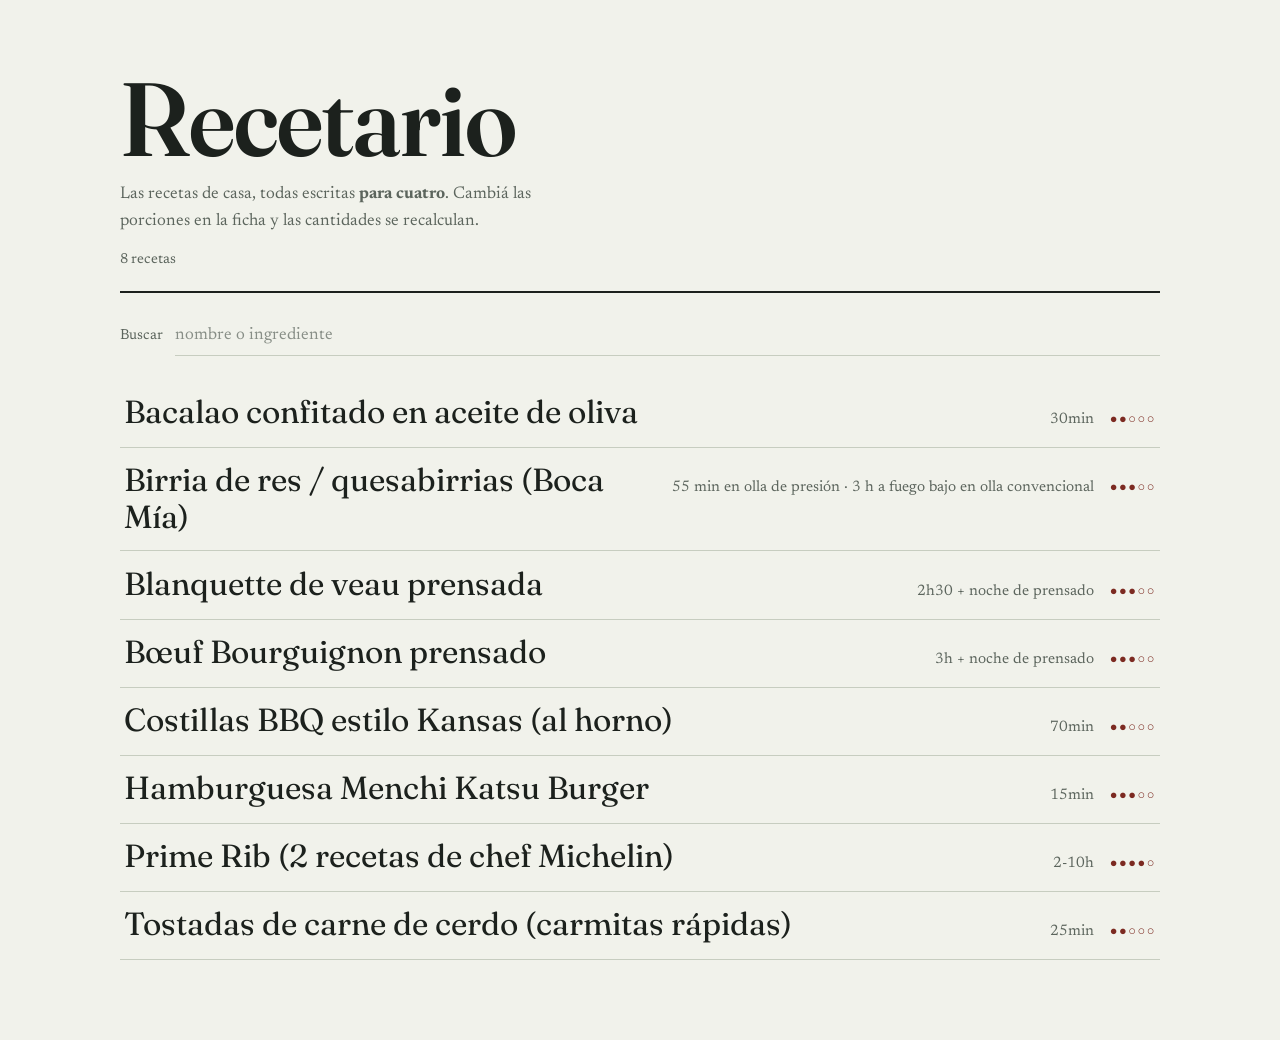
==== index.html @ 24cfd8e2 "recetario 2026-09-24 06:47" ====
<!doctype html>
<html lang="es">
<head>
<meta charset="utf-8">
<meta name="viewport" content="width=device-width,initial-scale=1">
<title>Recetario</title>
<link rel="preconnect" href="https://fonts.googleapis.com"><link rel="preconnect" href="https://fonts.gstatic.com" crossorigin><link href="https://fonts.googleapis.com/css2?family=Fraunces:opsz,wght@9..144,300..800&family=Newsreader:ital,opsz,wght@0,6..72,300..700;1,6..72,300..500&display=swap" rel="stylesheet">
<link rel="stylesheet" href="assets/recetario.css">
</head>
<body class="indice">
<div class="hoja">
  <header class="portada">
    <h1>Recetario</h1>
    <p class="entrada">Las recetas de casa, todas escritas <strong>para cuatro</strong>. Cambiá las porciones en la ficha y las cantidades se recalculan.</p>
    <p class="cuenta">8 recetas</p>
  </header>
  <label class="buscador">
    <span>Buscar</span>
    <input id="buscar" type="search" placeholder="nombre o ingrediente" autocomplete="off">
  </label>
  <ol class="indice">
      <li class="fila" data-busca="bacalao confitado en aceite de oliva lomo de bacalao aceite de oliva cebolla tomate vinagre">
        <a href="r/bacalao-confitado-en-aceite-de-oliva/">
          <span class="nombre">Bacalao confitado en aceite de oliva</span>
          <span class="margen"><span class="tiempo">30min</span><span class="puntos" aria-label="dificultad facil">●●○○○</span></span>
        </a>
      </li>
      <li class="fila" data-busca="birria de res / quesabirrias (boca mía) posta de res chile guajillo chile ancho chile pasilla tomate cebolla blanca ajo cabeza de ajo orégano tomillo mejorana comino clavo de olor pimienta negra pimienta gorda canela hoja de laurel vinagre blanco agua agua tortilla de maíz queso para derretir salsa verde picante">
        <a href="r/birria-de-res-quesabirrias-boca-mia/">
          <span class="nombre">Birria de res / quesabirrias (Boca Mía)</span>
          <span class="margen"><span class="tiempo">55 min en olla de presión · 3 h a fuego bajo en olla convencional</span><span class="puntos" aria-label="dificultad media">●●●○○</span></span>
        </a>
      </li>
      <li class="fila" data-busca="blanquette de veau prensada tendron de veau épaule de veau zanahoria cebolla apio ajo bouquet garni champiñón de parís atado de perejil ajo manteca y aceite de oliva manteca y harina crema sal y pimienta">
        <a href="r/blanquette-de-veau-prensada/">
          <span class="nombre">Blanquette de veau prensada</span>
          <span class="margen"><span class="tiempo">2h30 + noche de prensado</span><span class="puntos" aria-label="dificultad media">●●●○○</span></span>
        </a>
      </li>
      <li class="fila" data-busca="bœuf bourguignon prensado paleron de bœuf joue de bœuf lardons de panceta ahumada zanahoria cebolla apio ajo vino tinto jugo de bœuf reducido salsa de soja tomillo y laurel maïzena manteca sal y pimienta">
        <a href="r/buf-bourguignon-prensado/">
          <span class="nombre">Bœuf Bourguignon prensado</span>
          <span class="margen"><span class="tiempo">3h + noche de prensado</span><span class="puntos" aria-label="dificultad media">●●●○○</span></span>
        </a>
      </li>
      <li class="fila" data-busca="costillas bbq estilo kansas (al horno) costilla de cerdo mostaza pimentón curry azúcar sal y pimienta salsa barbecue papa">
        <a href="r/costillas-bbq-estilo-kansas-al-horno/">
          <span class="nombre">Costillas BBQ estilo Kansas (al horno)</span>
          <span class="margen"><span class="tiempo">70min</span><span class="puntos" aria-label="dificultad facil">●●○○○</span></span>
        </a>
      </li>
      <li class="fila" data-busca="hamburguesa menchi katsu burger carne picada de res huevo harina panko o pan rallado aceite vegetal pan de hamburguesa salsa tonkatsu o barbacoa repollo o lechuga">
        <a href="r/hamburguesa-menchi-katsu-burger/">
          <span class="nombre">Hamburguesa Menchi Katsu Burger</span>
          <span class="margen"><span class="tiempo">15min</span><span class="puntos" aria-label="dificultad media">●●●○○</span></span>
        </a>
      </li>
      <li class="fila" data-busca="prime rib (2 recetas de chef michelin) para la carne: de res (prime rib con hueso, de unos 4 a 6 kg, preferentemente madurado en seco durante 7 días). para el marinado especial: dientes de ajo asados/confitados en aceite. aceite de semilla de uva (grapeseed oil). tomillo fresco picado. salsa worcestershire (salsa inglesa). salsa a1 para bistec (a1 steak sauce). un toque de mostaza. un toque de miel. mayonesa (de buena consistencia/pesada). sal kosher (generosa cantidad). pimienta negra recién molida. para la salsa (au jus) y servir: recortes de carne y huesos del propio costillar. vegetales para asar (cebolla, zanahoria). ajo en polvo y cebolla en polvo. rábano picante fresco (horseradish). sal de mar en escamas. limpiar el costillar retirando suavemente la capa grasa exterior más dura, cuidando de no quitar toda la grasa, ya que es la que le da el sabor. guardar todos los recortes de carne y los huesos para la salsa. colocar la carne sobre una rejilla dentro del refrigerador sin cubrir durante al menos 7 días para madurar en seco. confitar el ajo lentamente en aceite de semilla de uva a 175 °c (350 °f) por 25–30 minutos. en un procesador o tazón, mezclar el ajo asado con su aceite, tomillo fresco, salsa worcestershire, salsa a1, mostaza, miel, sal kosher, pimienta negra y una porción generosa de mayonesa hasta integrar bien. cubrir y frotar meticulosamente todo el costillar con la pasta de mayonesa con las manos, asegurándose de penetrar en todas las cavidades y zonas de los huesos. refrigerar la carne descubierta durante 24 a 36 horas. precalentar el horno e introducir el costillar. hornear durante aproximadamente 1 hora y 50 minutos hasta alcanzarse una temperatura interna de 49 °c a 52 °c (120 °f – 125 °f) para un término medio-rojo (medium rare). retirar del horno y dejar reposar la carne de 10 a 12 minutos sobre una tabla antes de cortar, para que los jugos se redistribuyan. asar los recortes de carne y huesos con vegetales en el horno. cocinar a fuego lento con agua, ajo en polvo, cebolla en polvo y un chorro de salsa worcestershire hasta reducir y concentrar los sabores. cortar el costillar en rebanadas gruesas, bañar con la salsa au jus caliente y acompañar con rábano picante fresco recién rallado. para la carne: de res (prime rib). para el curado húmedo (wet rub - día 1): ajo negro. koji (arroz fermentado con hongo aspergillus oryzae). mostaza. un poco de agua (para procesar). para el frotado seco de especias (dry rub - día 2): shio kombu (alga kombu salada). pimienta de sichuan. azúcar moreno. pimienta negra en grano. pimienta rosa en grano. pimienta verde de sichuan. pimienta blanca en grano. para el consomé clarificado (au jus): huesos asados y recortes del costillar. caldo concentrado de res. cebollas blancas, cebolla morada, ajo y tomillo fresco. carne de res molida, zanahorias y cebollas picadas en mirepoix. claras de huevo (para la clarificación). retirar la estructura ósea principal del costillar para maximizar la superficie de contacto con los curados. triturar el ajo negro, el koji, la mostaza y un chorro de agua hasta formar una pasta oscura rica en umami. embarrar toda la pieza de carne con esta mezcla. refrigerar y dejar curar entre 2 y 3 días. moler en licuadora/procesador el shio kombu, la pimienta de sichuan, el azúcar moreno y el mix de pimientas (negra, rosa, verde y blanca). aplicar este polvo sazonador por toda la superficie de la carne. colocar en una cámara de maduración en seco o refrigerador durante 24 horas adicionales. hornear el costillar a muy baja temperatura durante 10 horas. sacar del horno y pasar la pieza por una plancha/sartén extremadamente caliente con un poco de aceite durante 2 minutos por lado para lograr una costra dorada y crujiente. hervir los huesos asados con recortes, cebollas, ajo y tomillo para extraer todo el sabor. dejar enfriar el caldo. aparte, mezclar la carne molida con zanahoria, cebolla y claras de huevo. agregar esta mezcla al caldo frío y calentar lentamente; las claras y la carne formarán una &quot;balsa&quot; en la superficie que atrapará todas las impurezas. filtrar el líquido suavemente para obtener un consomé transparente, brillante y lleno de sabor (au jus jello). cortar la carne en lonjas perfectas y servir junto al consomé clarificado caliente.">
        <a href="r/prime-rib-2-recetas-de-chef-michelin/">
          <span class="nombre">Prime Rib (2 recetas de chef Michelin)</span>
          <span class="margen"><span class="tiempo">2-10h</span><span class="puntos" aria-label="dificultad dificil">●●●●○</span></span>
        </a>
      </li>
      <li class="fila" data-busca="tostadas de carne de cerdo (carmitas rápidas) carne de cerdo naranja agria especias para la carne manteca de cerdo hoja de laurel salsa barbecue tomate cebolla cilantro limón mayonesa ajo limón cilantro, cebolla, pimienta y sal tostada aguacate">
        <a href="r/tostadas-de-carne-de-cerdo-carmitas-rapidas/">
          <span class="nombre">Tostadas de carne de cerdo (carmitas rápidas)</span>
          <span class="margen"><span class="tiempo">25min</span><span class="puntos" aria-label="dificultad facil">●●○○○</span></span>
        </a>
      </li>
  </ol>
  <p class="vacio" hidden id="sin-resultados">Ninguna receta coincide con esa búsqueda.</p>
</div>
<script src="assets/recetario.js"></script>
</body>
</html>
---- assets/recetario.css ----
/* recetario.css — Recetario editorial.
   Dirección: libro de cocina de trabajo. El único gesto llamativo es el
   contador de porciones; todo lo demás es papel, reglas finas y números
   alineados como un libro de caja.
   Paleta: papel con cast verde (no crema cálida) + oxblood de chile seco.
   Tipos: Fraunces (display, con WONK) + Newsreader (texto). */

:root {
  --papel:      #F1F2EB;
  --papel-hondo:#E7E9DF;
  --tinta:      #1C211D;
  --tinta-2:    #5C655D;
  --chile:      #7C2A21;
  --linea:      #C7CDC0;
  --ancho:      68rem;
}

* { box-sizing: border-box; }

html { -webkit-text-size-adjust: 100%; }

body {
  margin: 0;
  background: var(--papel);
  color: var(--tinta);
  font-family: "Newsreader", Georgia, "Times New Roman", serif;
  font-size: 1.0625rem;
  line-height: 1.6;
  font-variant-numeric: tabular-nums;
}

.hoja {
  max-width: var(--ancho);
  margin: 0 auto;
  padding: 2.5rem 1.5rem 5rem;
}

a { color: inherit; }

:focus-visible {
  outline: 2px solid var(--chile);
  outline-offset: 3px;
}

h1, h2, h3 {
  font-family: "Fraunces", Georgia, serif;
  font-variation-settings: "SOFT" 20, "WONK" 1;
  font-weight: 500;
  line-height: 1.05;
  letter-spacing: -0.01em;
  margin: 0;
}

/* ---------- índice ---------- */

.portada { border-bottom: 2px solid var(--tinta); padding-bottom: 1.25rem; }

.portada h1 {
  font-size: clamp(3rem, 11vw, 6.5rem);
  font-weight: 600;
  margin-bottom: 0.5rem;
}

.entrada { max-width: 44ch; margin: 0 0 0.75rem; color: var(--tinta-2); }

.cuenta { margin: 0; font-size: 0.9rem; color: var(--tinta-2); }

.buscador { display: flex; align-items: baseline; gap: 0.75rem; margin: 1.5rem 0 0.25rem; }
.buscador span { font-size: 0.9rem; color: var(--tinta-2); }
.buscador input {
  flex: 1;
  font: inherit;
  color: var(--tinta);
  background: transparent;
  border: 0;
  border-bottom: 1px solid var(--linea);
  padding: 0.35rem 0;
}
.buscador input::placeholder { color: var(--tinta-2); opacity: 0.7; }

.indice { list-style: none; margin: 1.5rem 0 0; padding: 0; }

.indice .fila { border-bottom: 1px solid var(--linea); }

.indice a {
  display: flex;
  align-items: baseline;
  justify-content: space-between;
  gap: 1.5rem;
  padding: 0.9rem 0.25rem;
  text-decoration: none;
}
.indice a:hover .nombre { color: var(--chile); }

.indice .nombre {
  font-family: "Fraunces", Georgia, serif;
  font-size: clamp(1.4rem, 4vw, 2rem);
  line-height: 1.15;
}
.indice .margen { display: flex; align-items: baseline; gap: 1rem; white-space: nowrap; }
.indice .tiempo { color: var(--tinta-2); font-size: 0.95rem; }
.indice .puntos { color: var(--chile); letter-spacing: 0.12em; font-size: 0.8rem; }

.vacio { margin-top: 2rem; color: var(--tinta-2); font-style: italic; }

/* ---------- ficha ---------- */

.volver { margin-bottom: 1.75rem; font-size: 0.95rem; }
.volver a { text-decoration: none; color: var(--tinta-2); border-bottom: 1px solid var(--linea); }
.volver a:hover { color: var(--chile); }

.cabeza h1 {
  font-size: clamp(2.4rem, 8vw, 5rem);
  font-weight: 600;
  max-width: 18ch;
}

.meta { display: flex; align-items: baseline; gap: 1rem; margin: 0.75rem 0 0; color: var(--tinta-2); }
.meta .puntos { color: var(--chile); letter-spacing: 0.12em; font-size: 0.85rem; }

/* el gesto: el contador de porciones */
.porciones {
  display: flex;
  align-items: center;
  gap: 0.6rem;
  margin: 1.5rem 0 2.5rem;
  padding: 0.6rem 0.9rem;
  background: var(--papel-hondo);
  border-left: 3px solid var(--chile);
  width: fit-content;
}
.porciones .rotulo { font-size: 0.95rem; color: var(--tinta-2); }
.porciones button {
  font: inherit;
  font-size: 1.3rem;
  line-height: 1;
  width: 2.1rem;
  height: 2.1rem;
  color: var(--tinta);
  background: transparent;
  border: 1px solid var(--linea);
  border-radius: 50%;
  cursor: pointer;
}
.porciones button:hover:not(:disabled) { border-color: var(--chile); color: var(--chile); }
.porciones button:disabled { opacity: 0.35; cursor: not-allowed; }

#n {
  font-family: "Fraunces", Georgia, serif;
  font-variation-settings: "SOFT" 30, "WONK" 1;
  font-size: 2.5rem;
  font-weight: 600;
  min-width: 2ch;
  text-align: center;
  color: var(--chile);
}

.cuerpo { display: grid; grid-template-columns: 22rem 1fr; gap: 3.5rem; align-items: start; }

.rail h2, .receta h2 {
  font-size: 1.05rem;
  font-weight: 500;
  font-variation-settings: normal;
  letter-spacing: 0.01em;
  padding-bottom: 0.4rem;
  border-bottom: 1px solid var(--tinta);
  margin-bottom: 1rem;
}

.rail { position: sticky; top: 1.5rem; }

.grupo { margin-bottom: 1.5rem; }
.grupo h3 {
  font-size: 0.95rem;
  font-weight: 500;
  color: var(--tinta-2);
  font-variation-settings: normal;
  margin-bottom: 0.4rem;
}

.lista-ing { list-style: none; margin: 0; padding: 0; }
.lista-ing li {
  display: grid;
  grid-template-columns: 4.5rem 2.2rem 1fr;
  gap: 0.5rem;
  padding: 0.3rem 0;
  border-bottom: 1px dotted var(--linea);
  align-items: baseline;
}
.lista-ing .cant {
  text-align: right;
  font-weight: 600;
  transition: opacity 140ms ease;
}
.lista-ing .cant.cambia { opacity: 0.25; }
.lista-ing .unid { color: var(--tinta-2); font-size: 0.9rem; }
.lista-ing .item { line-height: 1.35; }
.lista-ing .nota {
  grid-column: 3;
  font-size: 0.85rem;
  color: var(--tinta-2);
  font-style: italic;
}

.aviso, .rinde {
  font-size: 0.9rem;
  color: var(--tinta-2);
  border-left: 2px solid var(--linea);
  padding-left: 0.7rem;
  margin: 0 0 1rem;
}

.foto { margin: 0 0 1.75rem; }
.foto img { width: 100%; height: auto; display: block; }

.pasos { list-style: none; counter-reset: paso; margin: 0; padding: 0; }
.pasos li {
  counter-increment: paso;
  position: relative;
  padding-left: 3.5rem;
  margin-bottom: 1.1rem;
  max-width: 62ch;
}
.pasos li::before {
  content: counter(paso, decimal-leading-zero);
  position: absolute;
  left: 0;
  top: 0.1em;
  font-family: "Fraunces", Georgia, serif;
  font-variation-settings: "SOFT" 0, "WONK" 1;
  font-size: 1.5rem;
  font-weight: 500;
  color: var(--chile);
  opacity: 0.85;
}

.pie { margin-top: 3.5rem; padding-top: 1.25rem; border-top: 1px solid var(--linea); color: var(--tinta-2); font-size: 0.9rem; }
.pie a { color: var(--chile); }
.pie .vault { margin: 0.5rem 0 0; }
.pie code { font-size: 0.85rem; }

/* ---------- chico ---------- */

@media (max-width: 60rem) {
  .cuerpo { grid-template-columns: 1fr; gap: 2.5rem; }
  .rail { position: static; }
  .hoja { padding: 1.75rem 1.25rem 4rem; }
  .porciones { position: sticky; top: 0; z-index: 2; width: 100%; justify-content: center; }
  .indice a { flex-direction: column; align-items: flex-start; gap: 0.35rem; padding: 1rem 0; }
  .pasos li { padding-left: 2.75rem; }
}

@media (prefers-reduced-motion: reduce) {
  .lista-ing .cant { transition: none; }
}
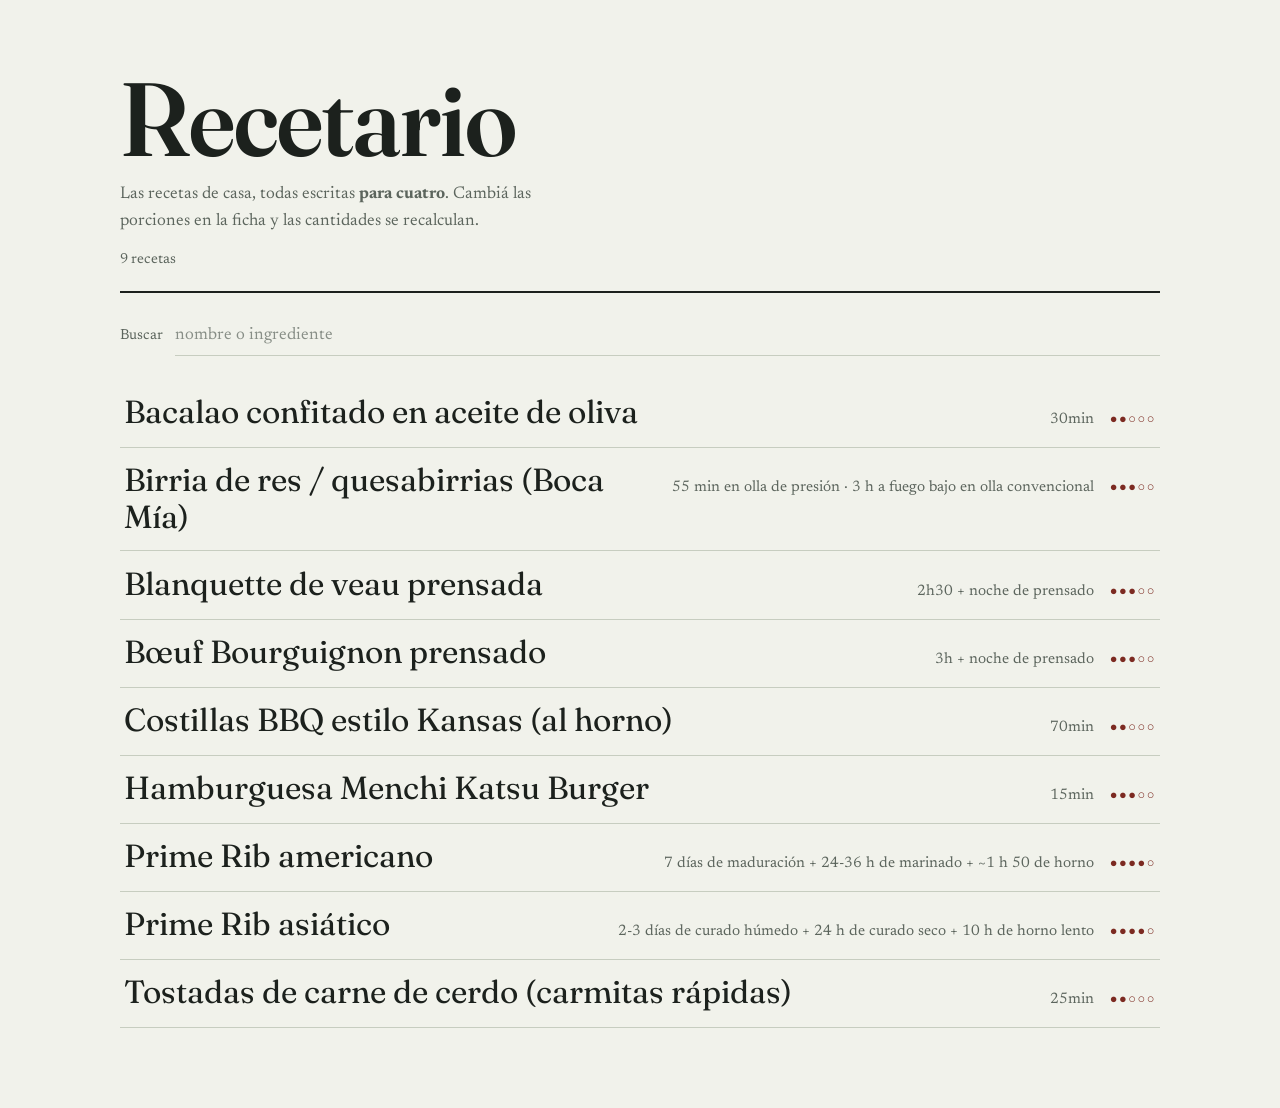
==== commit 1602e489: "recetario 2026-09-24 06:59" ====
--- a/index.html
+++ b/index.html
@@ -12,7 +12,7 @@
   <header class="portada">
     <h1>Recetario</h1>
     <p class="entrada">Las recetas de casa, todas escritas <strong>para cuatro</strong>. Cambiá las porciones en la ficha y las cantidades se recalculan.</p>
-    <p class="cuenta">8 recetas</p>
+    <p class="cuenta">9 recetas</p>
   </header>
   <label class="buscador">
     <span>Buscar</span>
@@ -55,10 +55,16 @@
           <span class="margen"><span class="tiempo">15min</span><span class="puntos" aria-label="dificultad media">●●●○○</span></span>
         </a>
       </li>
-      <li class="fila" data-busca="prime rib (2 recetas de chef michelin) para la carne: de res (prime rib con hueso, de unos 4 a 6 kg, preferentemente madurado en seco durante 7 días). para el marinado especial: dientes de ajo asados/confitados en aceite. aceite de semilla de uva (grapeseed oil). tomillo fresco picado. salsa worcestershire (salsa inglesa). salsa a1 para bistec (a1 steak sauce). un toque de mostaza. un toque de miel. mayonesa (de buena consistencia/pesada). sal kosher (generosa cantidad). pimienta negra recién molida. para la salsa (au jus) y servir: recortes de carne y huesos del propio costillar. vegetales para asar (cebolla, zanahoria). ajo en polvo y cebolla en polvo. rábano picante fresco (horseradish). sal de mar en escamas. limpiar el costillar retirando suavemente la capa grasa exterior más dura, cuidando de no quitar toda la grasa, ya que es la que le da el sabor. guardar todos los recortes de carne y los huesos para la salsa. colocar la carne sobre una rejilla dentro del refrigerador sin cubrir durante al menos 7 días para madurar en seco. confitar el ajo lentamente en aceite de semilla de uva a 175 °c (350 °f) por 25–30 minutos. en un procesador o tazón, mezclar el ajo asado con su aceite, tomillo fresco, salsa worcestershire, salsa a1, mostaza, miel, sal kosher, pimienta negra y una porción generosa de mayonesa hasta integrar bien. cubrir y frotar meticulosamente todo el costillar con la pasta de mayonesa con las manos, asegurándose de penetrar en todas las cavidades y zonas de los huesos. refrigerar la carne descubierta durante 24 a 36 horas. precalentar el horno e introducir el costillar. hornear durante aproximadamente 1 hora y 50 minutos hasta alcanzarse una temperatura interna de 49 °c a 52 °c (120 °f – 125 °f) para un término medio-rojo (medium rare). retirar del horno y dejar reposar la carne de 10 a 12 minutos sobre una tabla antes de cortar, para que los jugos se redistribuyan. asar los recortes de carne y huesos con vegetales en el horno. cocinar a fuego lento con agua, ajo en polvo, cebolla en polvo y un chorro de salsa worcestershire hasta reducir y concentrar los sabores. cortar el costillar en rebanadas gruesas, bañar con la salsa au jus caliente y acompañar con rábano picante fresco recién rallado. para la carne: de res (prime rib). para el curado húmedo (wet rub - día 1): ajo negro. koji (arroz fermentado con hongo aspergillus oryzae). mostaza. un poco de agua (para procesar). para el frotado seco de especias (dry rub - día 2): shio kombu (alga kombu salada). pimienta de sichuan. azúcar moreno. pimienta negra en grano. pimienta rosa en grano. pimienta verde de sichuan. pimienta blanca en grano. para el consomé clarificado (au jus): huesos asados y recortes del costillar. caldo concentrado de res. cebollas blancas, cebolla morada, ajo y tomillo fresco. carne de res molida, zanahorias y cebollas picadas en mirepoix. claras de huevo (para la clarificación). retirar la estructura ósea principal del costillar para maximizar la superficie de contacto con los curados. triturar el ajo negro, el koji, la mostaza y un chorro de agua hasta formar una pasta oscura rica en umami. embarrar toda la pieza de carne con esta mezcla. refrigerar y dejar curar entre 2 y 3 días. moler en licuadora/procesador el shio kombu, la pimienta de sichuan, el azúcar moreno y el mix de pimientas (negra, rosa, verde y blanca). aplicar este polvo sazonador por toda la superficie de la carne. colocar en una cámara de maduración en seco o refrigerador durante 24 horas adicionales. hornear el costillar a muy baja temperatura durante 10 horas. sacar del horno y pasar la pieza por una plancha/sartén extremadamente caliente con un poco de aceite durante 2 minutos por lado para lograr una costra dorada y crujiente. hervir los huesos asados con recortes, cebollas, ajo y tomillo para extraer todo el sabor. dejar enfriar el caldo. aparte, mezclar la carne molida con zanahoria, cebolla y claras de huevo. agregar esta mezcla al caldo frío y calentar lentamente; las claras y la carne formarán una &quot;balsa&quot; en la superficie que atrapará todas las impurezas. filtrar el líquido suavemente para obtener un consomé transparente, brillante y lleno de sabor (au jus jello). cortar la carne en lonjas perfectas y servir junto al consomé clarificado caliente.">
-        <a href="r/prime-rib-2-recetas-de-chef-michelin/">
-          <span class="nombre">Prime Rib (2 recetas de chef Michelin)</span>
-          <span class="margen"><span class="tiempo">2-10h</span><span class="puntos" aria-label="dificultad dificil">●●●●○</span></span>
+      <li class="fila" data-busca="prime rib americano costillar de res con hueso ajo aceite de semilla de uva tomillo fresco salsa worcestershire salsa a1 para bistec mostaza miel mayonesa sal kosher pimienta negra recortes y huesos del costillar cebolla y zanahoria ajo en polvo y cebolla en polvo rábano picante fresco sal de mar en escamas">
+        <a href="r/prime-rib-americano/">
+          <span class="nombre">Prime Rib americano</span>
+          <span class="margen"><span class="tiempo">7 días de maduración + 24-36 h de marinado + ~1 h 50 de horno</span><span class="puntos" aria-label="dificultad dificil">●●●●○</span></span>
+        </a>
+      </li>
+      <li class="fila" data-busca="prime rib asiático costillar de res ajo negro koji mostaza agua shio kombu pimienta de sichuan azúcar moreno pimienta negra en grano pimienta rosa en grano pimienta verde de sichuan pimienta blanca en grano huesos asados y recortes del costillar caldo concentrado de res cebollas (blanca y morada) carne de res molida zanahoria y cebolla en mirepoix clara de huevo sal y aceite">
+        <a href="r/prime-rib-asiatico/">
+          <span class="nombre">Prime Rib asiático</span>
+          <span class="margen"><span class="tiempo">2-3 días de curado húmedo + 24 h de curado seco + 10 h de horno lento</span><span class="puntos" aria-label="dificultad dificil">●●●●○</span></span>
         </a>
       </li>
       <li class="fila" data-busca="tostadas de carne de cerdo (carmitas rápidas) carne de cerdo naranja agria especias para la carne manteca de cerdo hoja de laurel salsa barbecue tomate cebolla cilantro limón mayonesa ajo limón cilantro, cebolla, pimienta y sal tostada aguacate">
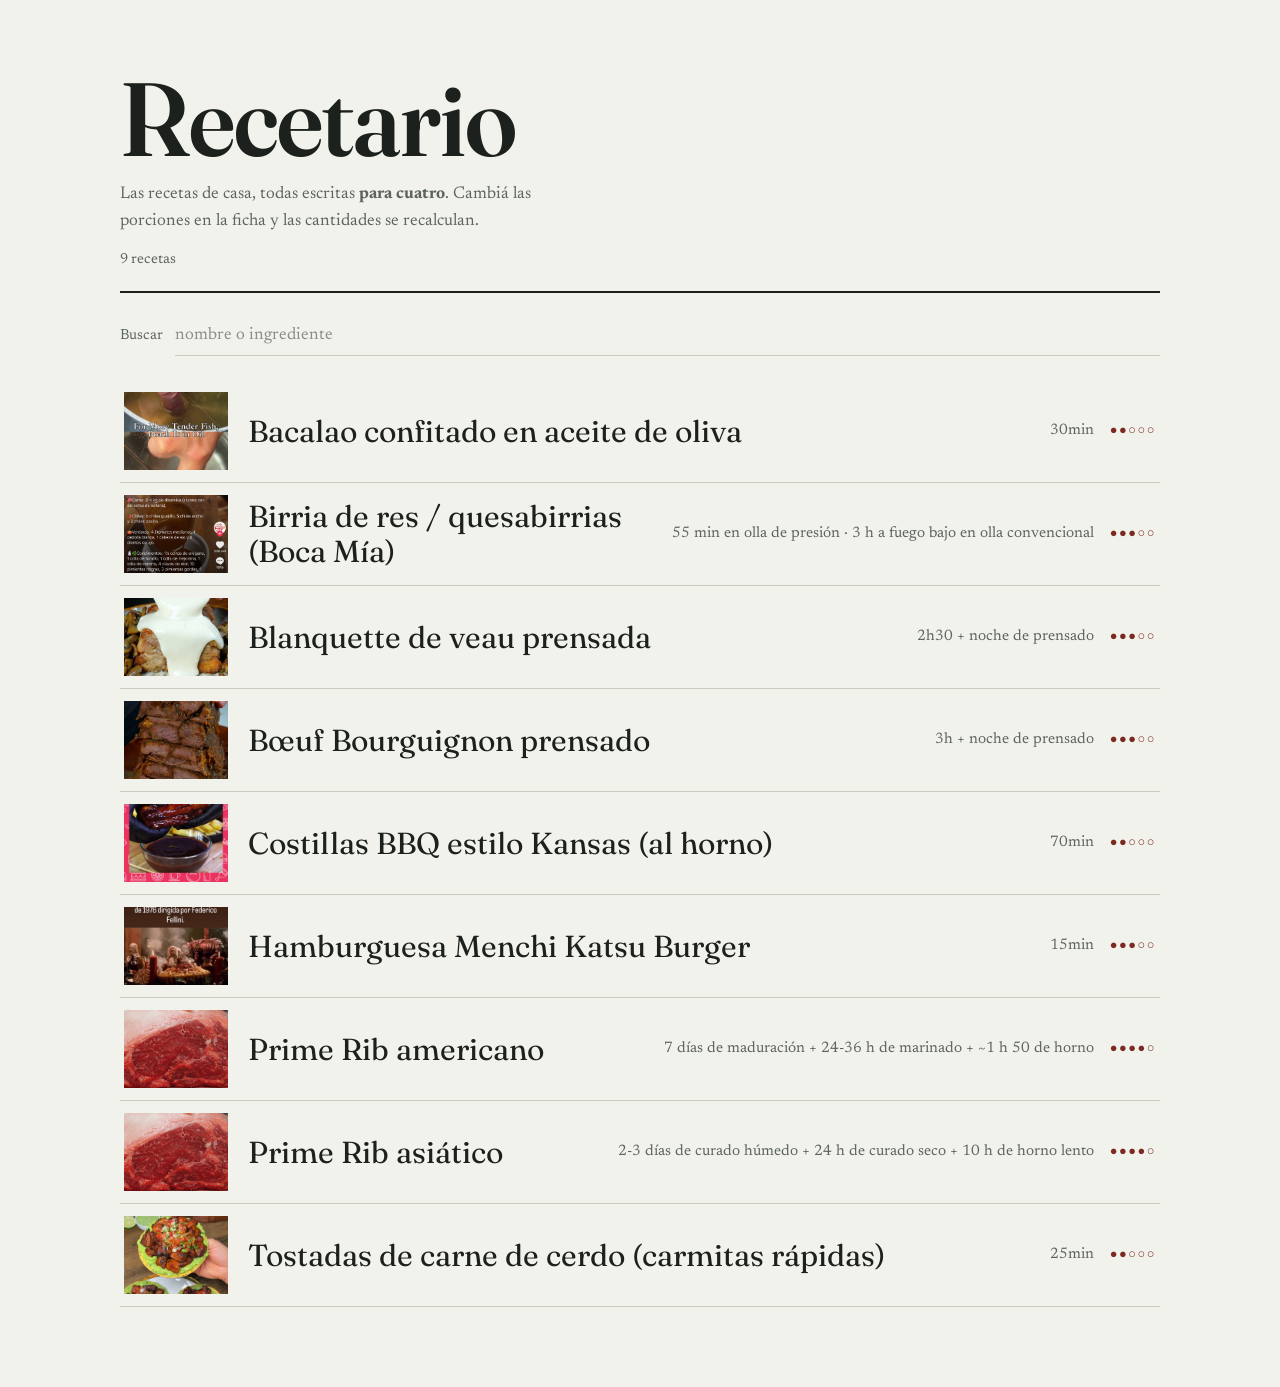
==== commit 89695576: "recetario 2026-09-24 10:46" ====
--- a/index.html
+++ b/index.html
@@ -21,54 +21,63 @@
   <ol class="indice">
       <li class="fila" data-busca="bacalao confitado en aceite de oliva lomo de bacalao aceite de oliva cebolla tomate vinagre">
         <a href="r/bacalao-confitado-en-aceite-de-oliva/">
+          <span class="miniatura"><img src="img/bacalao-confitado-en-aceite-de-oliva.jpg" alt="" loading="lazy" decoding="async"></span>
           <span class="nombre">Bacalao confitado en aceite de oliva</span>
           <span class="margen"><span class="tiempo">30min</span><span class="puntos" aria-label="dificultad facil">●●○○○</span></span>
         </a>
       </li>
       <li class="fila" data-busca="birria de res / quesabirrias (boca mía) posta de res chile guajillo chile ancho chile pasilla tomate cebolla blanca ajo cabeza de ajo orégano tomillo mejorana comino clavo de olor pimienta negra pimienta gorda canela hoja de laurel vinagre blanco agua agua tortilla de maíz queso para derretir salsa verde picante">
         <a href="r/birria-de-res-quesabirrias-boca-mia/">
+          <span class="miniatura"><img src="img/birria-de-res-quesabirrias-boca-mia.jpg" alt="" loading="lazy" decoding="async"></span>
           <span class="nombre">Birria de res / quesabirrias (Boca Mía)</span>
           <span class="margen"><span class="tiempo">55 min en olla de presión · 3 h a fuego bajo en olla convencional</span><span class="puntos" aria-label="dificultad media">●●●○○</span></span>
         </a>
       </li>
       <li class="fila" data-busca="blanquette de veau prensada tendron de veau épaule de veau zanahoria cebolla apio ajo bouquet garni champiñón de parís atado de perejil ajo manteca y aceite de oliva manteca y harina crema sal y pimienta">
         <a href="r/blanquette-de-veau-prensada/">
+          <span class="miniatura"><img src="img/blanquette-de-veau-prensada.jpg" alt="" loading="lazy" decoding="async" style='--encuadre:50% 50%'></span>
           <span class="nombre">Blanquette de veau prensada</span>
           <span class="margen"><span class="tiempo">2h30 + noche de prensado</span><span class="puntos" aria-label="dificultad media">●●●○○</span></span>
         </a>
       </li>
       <li class="fila" data-busca="bœuf bourguignon prensado paleron de bœuf joue de bœuf lardons de panceta ahumada zanahoria cebolla apio ajo vino tinto jugo de bœuf reducido salsa de soja tomillo y laurel maïzena manteca sal y pimienta">
         <a href="r/buf-bourguignon-prensado/">
+          <span class="miniatura"><img src="img/buf-bourguignon-prensado.jpg" alt="" loading="lazy" decoding="async" style='--encuadre:50% 50%'></span>
           <span class="nombre">Bœuf Bourguignon prensado</span>
           <span class="margen"><span class="tiempo">3h + noche de prensado</span><span class="puntos" aria-label="dificultad media">●●●○○</span></span>
         </a>
       </li>
       <li class="fila" data-busca="costillas bbq estilo kansas (al horno) costilla de cerdo mostaza pimentón curry azúcar sal y pimienta salsa barbecue papa">
         <a href="r/costillas-bbq-estilo-kansas-al-horno/">
+          <span class="miniatura"><img src="img/costillas-bbq-estilo-kansas-al-horno.jpg" alt="" loading="lazy" decoding="async" style='--encuadre:50% 100%'></span>
           <span class="nombre">Costillas BBQ estilo Kansas (al horno)</span>
           <span class="margen"><span class="tiempo">70min</span><span class="puntos" aria-label="dificultad facil">●●○○○</span></span>
         </a>
       </li>
       <li class="fila" data-busca="hamburguesa menchi katsu burger carne picada de res huevo harina panko o pan rallado aceite vegetal pan de hamburguesa salsa tonkatsu o barbacoa repollo o lechuga">
         <a href="r/hamburguesa-menchi-katsu-burger/">
+          <span class="miniatura"><img src="img/hamburguesa-menchi-katsu-burger.jpg" alt="" loading="lazy" decoding="async"></span>
           <span class="nombre">Hamburguesa Menchi Katsu Burger</span>
           <span class="margen"><span class="tiempo">15min</span><span class="puntos" aria-label="dificultad media">●●●○○</span></span>
         </a>
       </li>
       <li class="fila" data-busca="prime rib americano costillar de res con hueso ajo aceite de semilla de uva tomillo fresco salsa worcestershire salsa a1 para bistec mostaza miel mayonesa sal kosher pimienta negra recortes y huesos del costillar cebolla y zanahoria ajo en polvo y cebolla en polvo rábano picante fresco sal de mar en escamas">
         <a href="r/prime-rib-americano/">
+          <span class="miniatura"><img src="img/prime-rib-americano.jpg" alt="" loading="lazy" decoding="async"></span>
           <span class="nombre">Prime Rib americano</span>
           <span class="margen"><span class="tiempo">7 días de maduración + 24-36 h de marinado + ~1 h 50 de horno</span><span class="puntos" aria-label="dificultad dificil">●●●●○</span></span>
         </a>
       </li>
       <li class="fila" data-busca="prime rib asiático costillar de res ajo negro koji mostaza agua shio kombu pimienta de sichuan azúcar moreno pimienta negra en grano pimienta rosa en grano pimienta verde de sichuan pimienta blanca en grano huesos asados y recortes del costillar caldo concentrado de res cebollas (blanca y morada) carne de res molida zanahoria y cebolla en mirepoix clara de huevo sal y aceite">
         <a href="r/prime-rib-asiatico/">
+          <span class="miniatura"><img src="img/prime-rib-asiatico.jpg" alt="" loading="lazy" decoding="async"></span>
           <span class="nombre">Prime Rib asiático</span>
           <span class="margen"><span class="tiempo">2-3 días de curado húmedo + 24 h de curado seco + 10 h de horno lento</span><span class="puntos" aria-label="dificultad dificil">●●●●○</span></span>
         </a>
       </li>
       <li class="fila" data-busca="tostadas de carne de cerdo (carmitas rápidas) carne de cerdo naranja agria especias para la carne manteca de cerdo hoja de laurel salsa barbecue tomate cebolla cilantro limón mayonesa ajo limón cilantro, cebolla, pimienta y sal tostada aguacate">
         <a href="r/tostadas-de-carne-de-cerdo-carmitas-rapidas/">
+          <span class="miniatura"><img src="img/tostadas-de-carne-de-cerdo-carmitas-rapidas.jpg" alt="" loading="lazy" decoding="async"></span>
           <span class="nombre">Tostadas de carne de cerdo (carmitas rápidas)</span>
           <span class="margen"><span class="tiempo">25min</span><span class="puntos" aria-label="dificultad facil">●●○○○</span></span>
         </a>
--- a/assets/recetario.css
+++ b/assets/recetario.css
@@ -83,18 +83,41 @@
 .indice .fila { border-bottom: 1px solid var(--linea); }
 
 .indice a {
-  display: flex;
-  align-items: baseline;
-  justify-content: space-between;
-  gap: 1.5rem;
-  padding: 0.9rem 0.25rem;
+  display: grid;
+  grid-template-columns: 6.5rem 1fr auto;
+  align-items: center;
+  gap: 1.25rem;
+  padding: 0.75rem 0.25rem;
   text-decoration: none;
 }
 .indice a:hover .nombre { color: var(--chile); }
 
+/* la foto del plato: es lo que abre el apetito, no un adorno */
+.miniatura {
+  display: block;
+  aspect-ratio: 4 / 3;
+  background: var(--papel-hondo);
+  overflow: hidden;
+}
+.miniatura img {
+  width: 100%;
+  height: 100%;
+  object-fit: cover;
+  object-position: var(--encuadre, 50% 50%);
+  display: block;
+}
+.miniatura .sin-foto {
+  display: grid;
+  place-items: center;
+  height: 100%;
+  font-size: 0.7rem;
+  color: var(--tinta-2);
+  font-style: italic;
+}
+
 .indice .nombre {
   font-family: "Fraunces", Georgia, serif;
-  font-size: clamp(1.4rem, 4vw, 2rem);
+  font-size: clamp(1.3rem, 3.5vw, 1.9rem);
   line-height: 1.15;
 }
 .indice .margen { display: flex; align-items: baseline; gap: 1rem; white-space: nowrap; }
@@ -210,8 +233,38 @@
   margin: 0 0 1rem;
 }
 
+/* la foto de la ficha: 4/5 reserva el alto (no salta el layout al cargar) */
 .foto { margin: 0 0 1.75rem; }
-.foto img { width: 100%; height: auto; display: block; }
+.foto img {
+  width: 100%;
+  aspect-ratio: 4 / 5;
+  object-fit: cover;
+  object-position: var(--encuadre, 50% 50%);
+  display: block;
+  background: var(--papel-hondo);
+}
+
+/* sin foto: tarjeta tipográfica, nunca un hueco gris */
+.foto.tarjeta {
+  aspect-ratio: 4 / 5;
+  display: grid;
+  place-content: center;
+  gap: 0.5rem;
+  text-align: center;
+  padding: 2rem;
+  border: 1px solid var(--linea);
+  background: var(--papel-hondo);
+}
+.foto.tarjeta span {
+  font-family: "Fraunces", Georgia, serif;
+  font-variation-settings: "SOFT" 30, "WONK" 1;
+  font-size: clamp(1.5rem, 4vw, 2.4rem);
+  line-height: 1.1;
+  color: var(--tinta-2);
+}
+.foto.tarjeta small { font-size: 0.85rem; color: var(--tinta-2); font-style: italic; }
+
+.credito-foto { margin: 0.35rem 0 0; font-size: 0.85rem; color: var(--tinta-2); }
 
 .pasos { list-style: none; counter-reset: paso; margin: 0; padding: 0; }
 .pasos li {
@@ -246,8 +299,10 @@
   .rail { position: static; }
   .hoja { padding: 1.75rem 1.25rem 4rem; }
   .porciones { position: sticky; top: 0; z-index: 2; width: 100%; justify-content: center; }
-  .indice a { flex-direction: column; align-items: flex-start; gap: 0.35rem; padding: 1rem 0; }
+  .indice a { grid-template-columns: 5rem 1fr; row-gap: 0.35rem; padding: 1rem 0; }
+  .indice .margen { grid-column: 2; }
   .pasos li { padding-left: 2.75rem; }
+  .foto img, .foto.tarjeta { aspect-ratio: 1 / 1; }
 }
 
 @media (prefers-reduced-motion: reduce) {
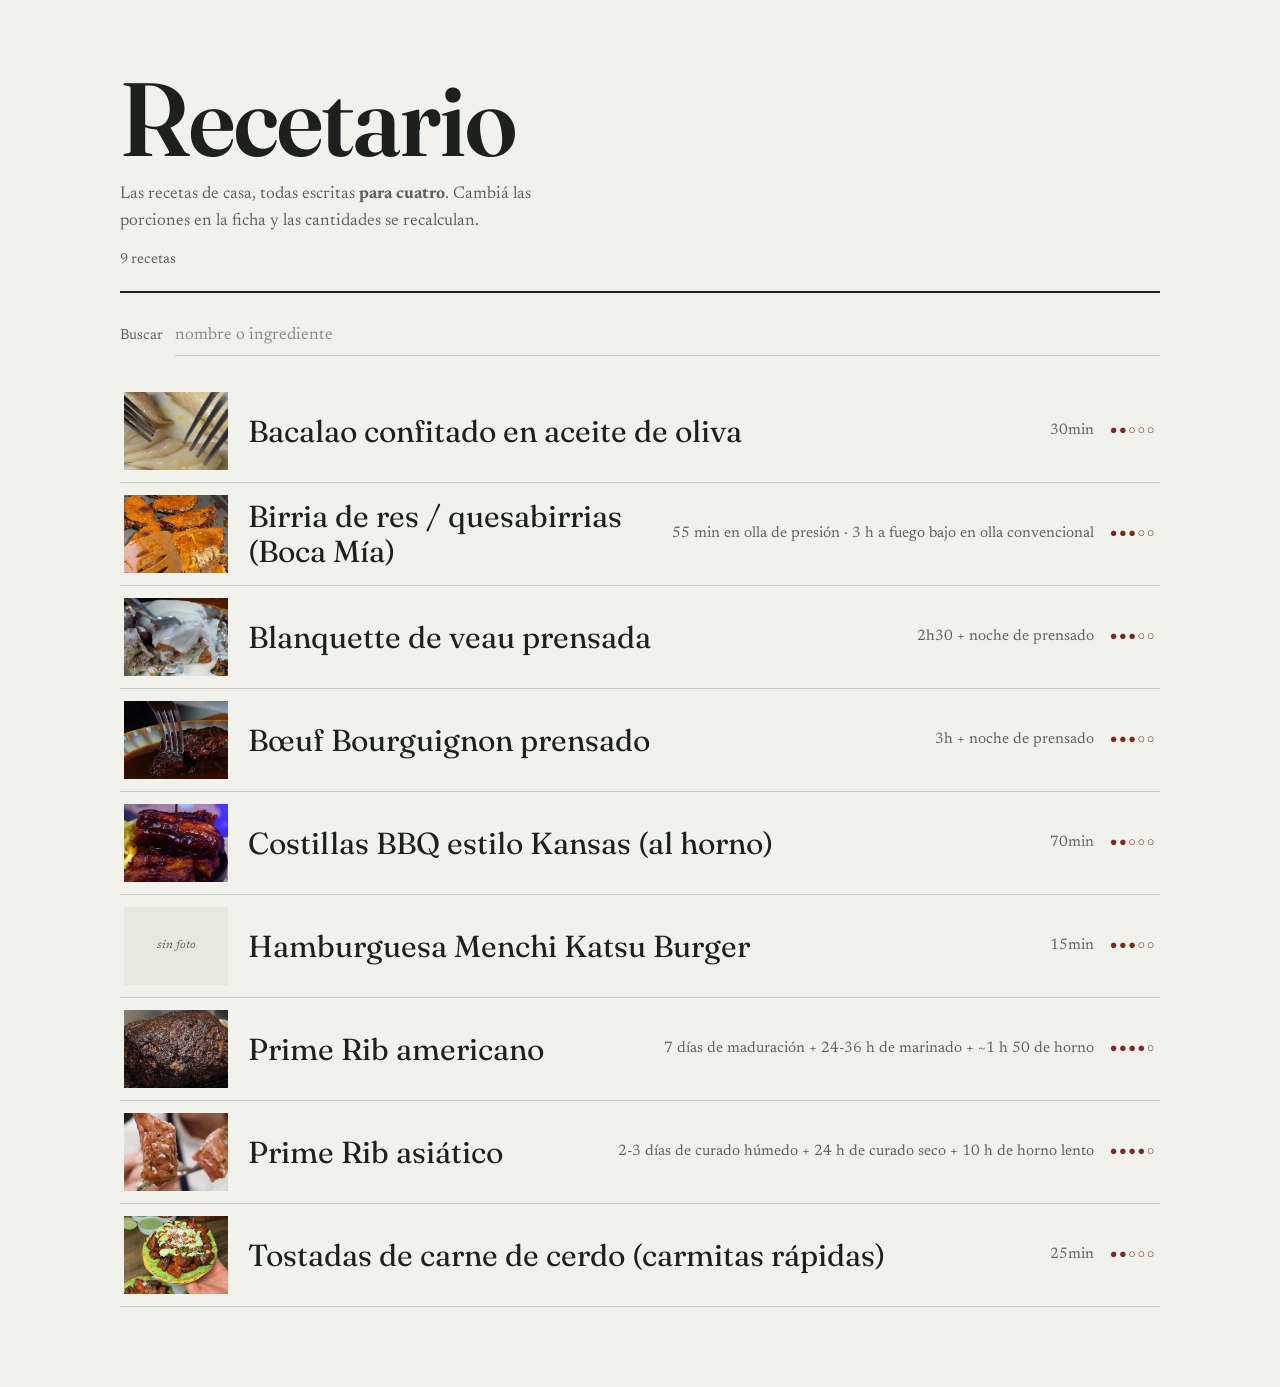
==== commit 3692f58a: "recetario 2026-09-24 12:10" ====
--- a/index.html
+++ b/index.html
@@ -35,28 +35,28 @@
       </li>
       <li class="fila" data-busca="blanquette de veau prensada tendron de veau épaule de veau zanahoria cebolla apio ajo bouquet garni champiñón de parís atado de perejil ajo manteca y aceite de oliva manteca y harina crema sal y pimienta">
         <a href="r/blanquette-de-veau-prensada/">
-          <span class="miniatura"><img src="img/blanquette-de-veau-prensada.jpg" alt="" loading="lazy" decoding="async" style='--encuadre:50% 50%'></span>
+          <span class="miniatura"><img src="img/blanquette-de-veau-prensada.jpg" alt="" loading="lazy" decoding="async"></span>
           <span class="nombre">Blanquette de veau prensada</span>
           <span class="margen"><span class="tiempo">2h30 + noche de prensado</span><span class="puntos" aria-label="dificultad media">●●●○○</span></span>
         </a>
       </li>
       <li class="fila" data-busca="bœuf bourguignon prensado paleron de bœuf joue de bœuf lardons de panceta ahumada zanahoria cebolla apio ajo vino tinto jugo de bœuf reducido salsa de soja tomillo y laurel maïzena manteca sal y pimienta">
         <a href="r/buf-bourguignon-prensado/">
-          <span class="miniatura"><img src="img/buf-bourguignon-prensado.jpg" alt="" loading="lazy" decoding="async" style='--encuadre:50% 50%'></span>
+          <span class="miniatura"><img src="img/buf-bourguignon-prensado.jpg" alt="" loading="lazy" decoding="async"></span>
           <span class="nombre">Bœuf Bourguignon prensado</span>
           <span class="margen"><span class="tiempo">3h + noche de prensado</span><span class="puntos" aria-label="dificultad media">●●●○○</span></span>
         </a>
       </li>
       <li class="fila" data-busca="costillas bbq estilo kansas (al horno) costilla de cerdo mostaza pimentón curry azúcar sal y pimienta salsa barbecue papa">
         <a href="r/costillas-bbq-estilo-kansas-al-horno/">
-          <span class="miniatura"><img src="img/costillas-bbq-estilo-kansas-al-horno.jpg" alt="" loading="lazy" decoding="async" style='--encuadre:50% 100%'></span>
+          <span class="miniatura"><img src="img/costillas-bbq-estilo-kansas-al-horno.jpg" alt="" loading="lazy" decoding="async"></span>
           <span class="nombre">Costillas BBQ estilo Kansas (al horno)</span>
           <span class="margen"><span class="tiempo">70min</span><span class="puntos" aria-label="dificultad facil">●●○○○</span></span>
         </a>
       </li>
       <li class="fila" data-busca="hamburguesa menchi katsu burger carne picada de res huevo harina panko o pan rallado aceite vegetal pan de hamburguesa salsa tonkatsu o barbacoa repollo o lechuga">
         <a href="r/hamburguesa-menchi-katsu-burger/">
-          <span class="miniatura"><img src="img/hamburguesa-menchi-katsu-burger.jpg" alt="" loading="lazy" decoding="async"></span>
+          <span class="miniatura"><span class="sin-foto" aria-hidden="true">sin foto</span></span>
           <span class="nombre">Hamburguesa Menchi Katsu Burger</span>
           <span class="margen"><span class="tiempo">15min</span><span class="puntos" aria-label="dificultad media">●●●○○</span></span>
         </a>
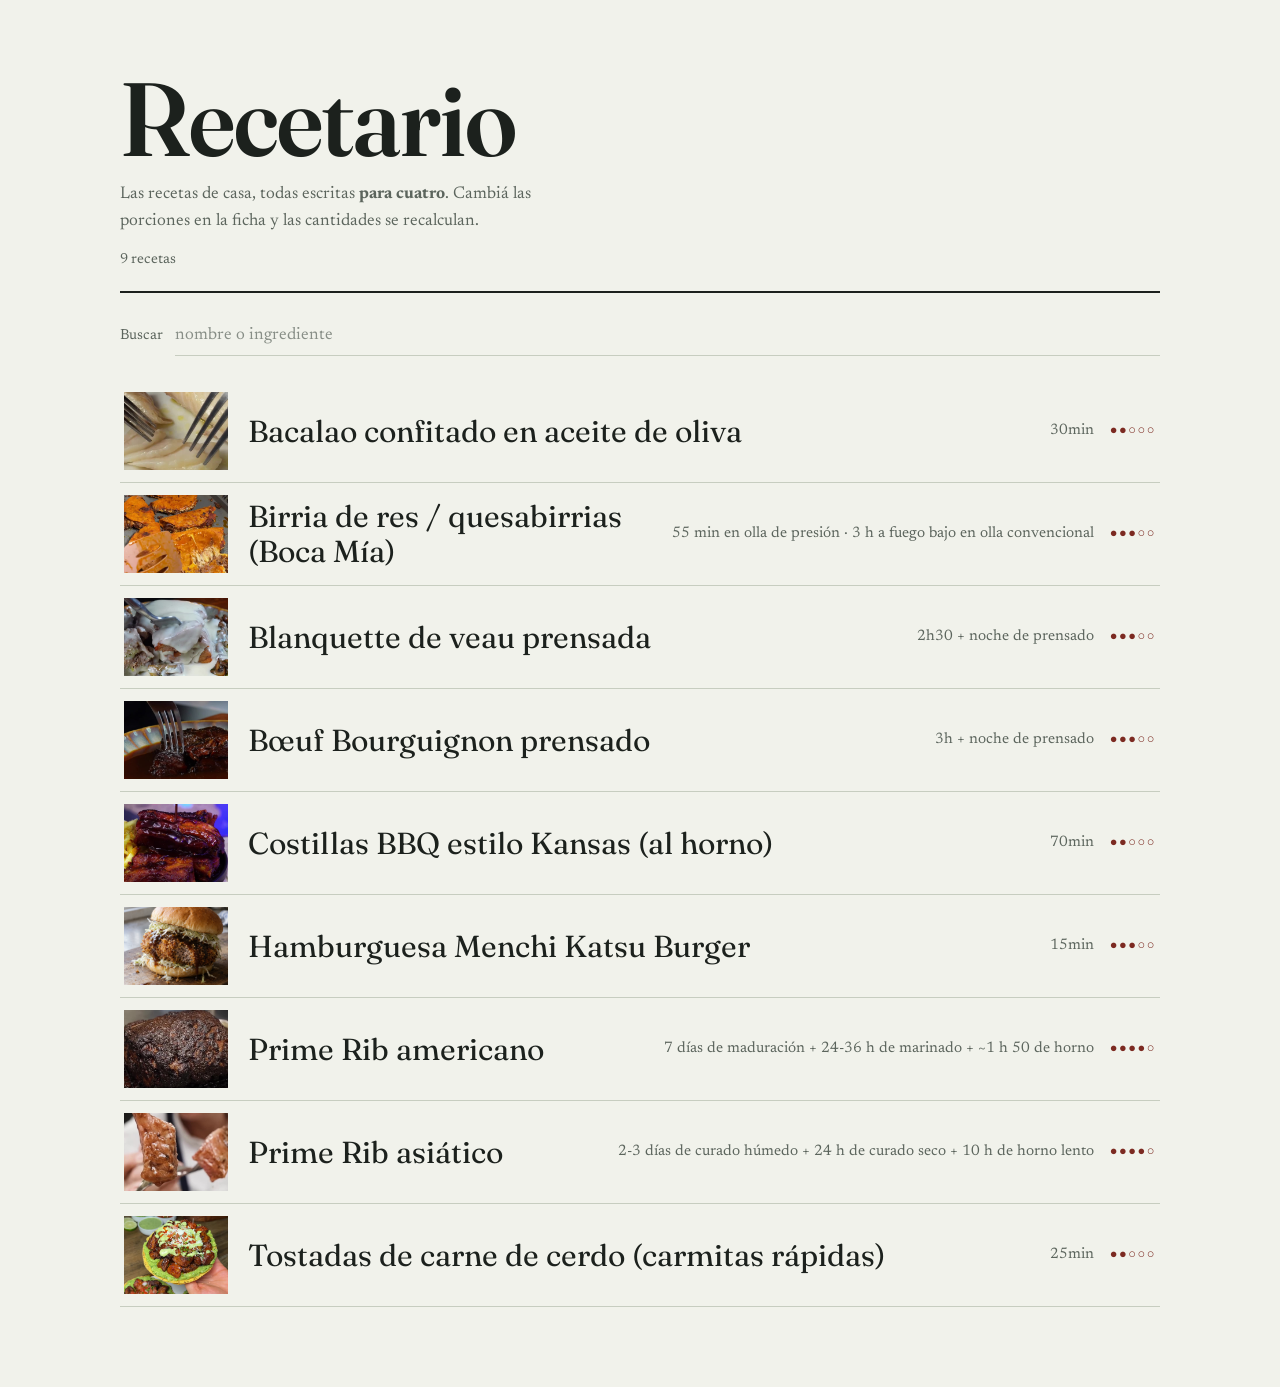
==== commit 1ec66bbe: "recetario 2026-09-24 13:10" ====
--- a/index.html
+++ b/index.html
@@ -56,7 +56,7 @@
       </li>
       <li class="fila" data-busca="hamburguesa menchi katsu burger carne picada de res huevo harina panko o pan rallado aceite vegetal pan de hamburguesa salsa tonkatsu o barbacoa repollo o lechuga">
         <a href="r/hamburguesa-menchi-katsu-burger/">
-          <span class="miniatura"><span class="sin-foto" aria-hidden="true">sin foto</span></span>
+          <span class="miniatura"><img src="img/hamburguesa-menchi-katsu-burger.jpg" alt="" loading="lazy" decoding="async"></span>
           <span class="nombre">Hamburguesa Menchi Katsu Burger</span>
           <span class="margen"><span class="tiempo">15min</span><span class="puntos" aria-label="dificultad media">●●●○○</span></span>
         </a>
